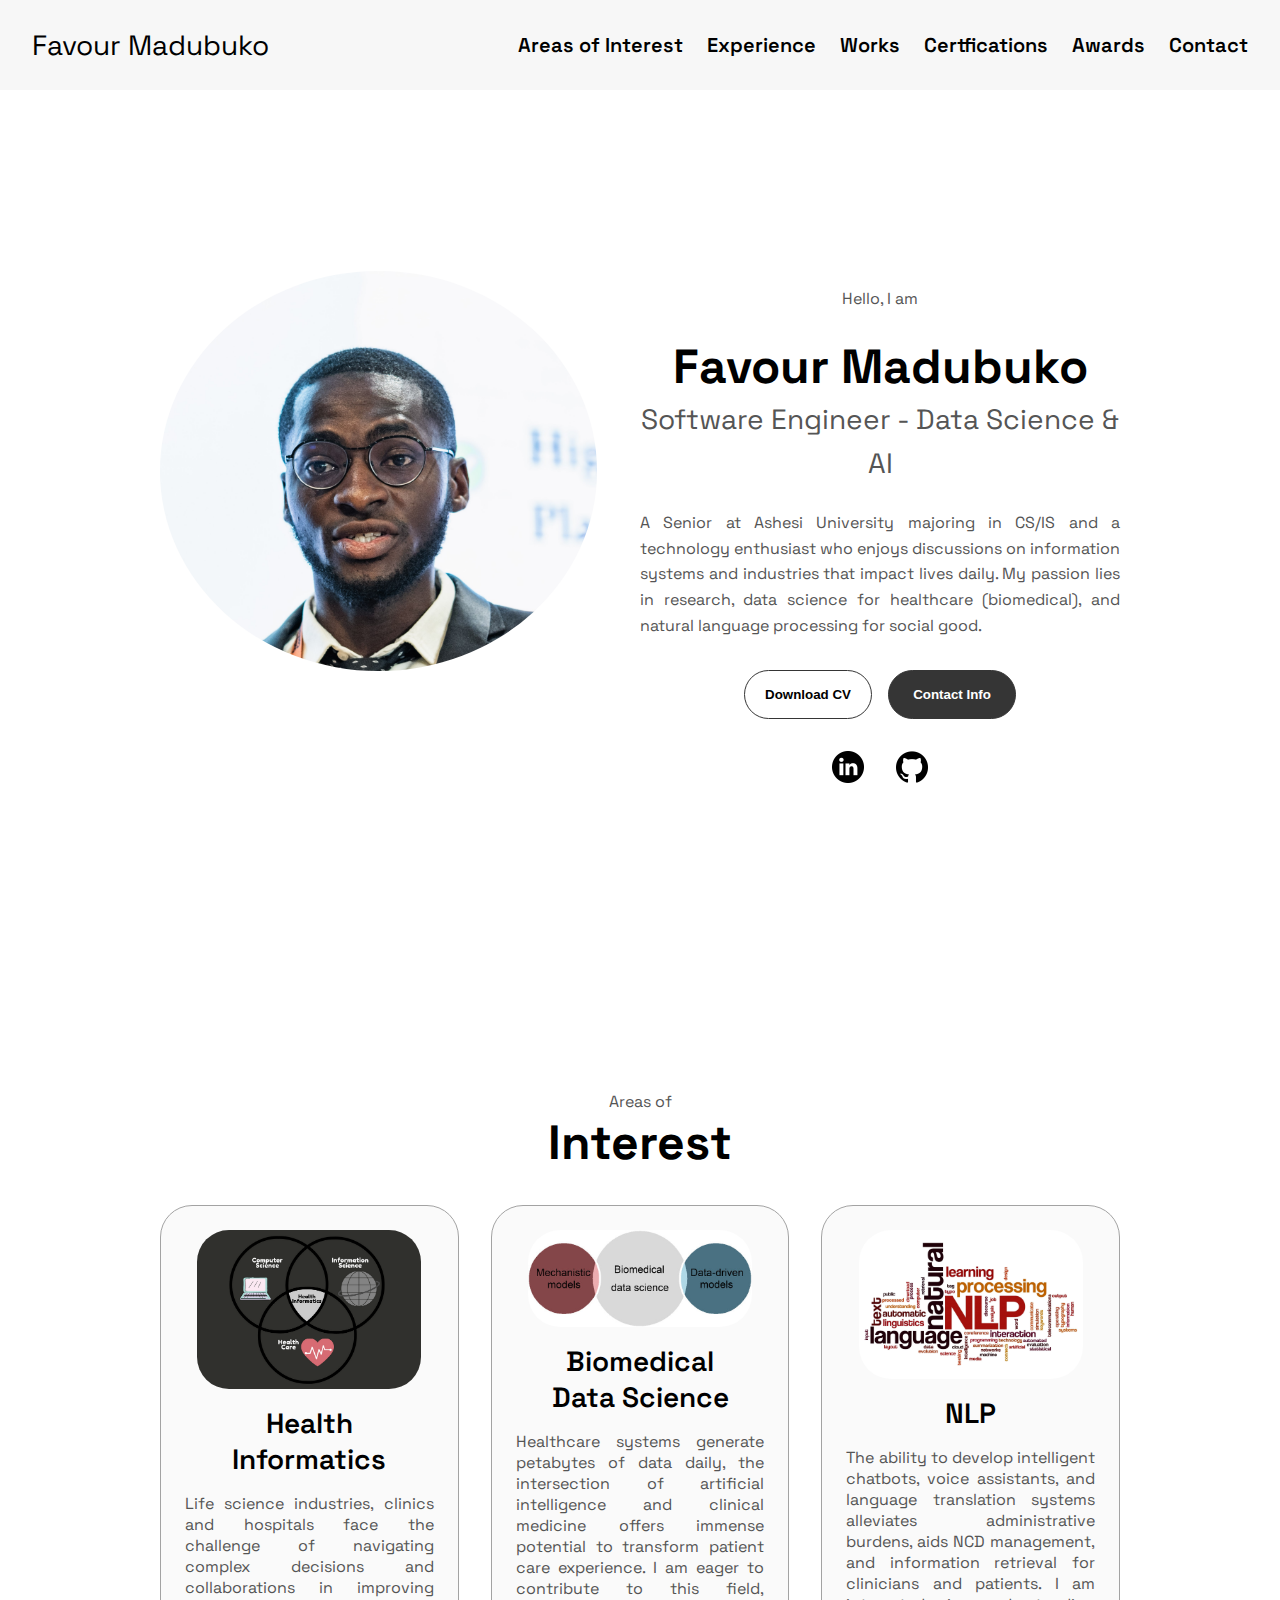
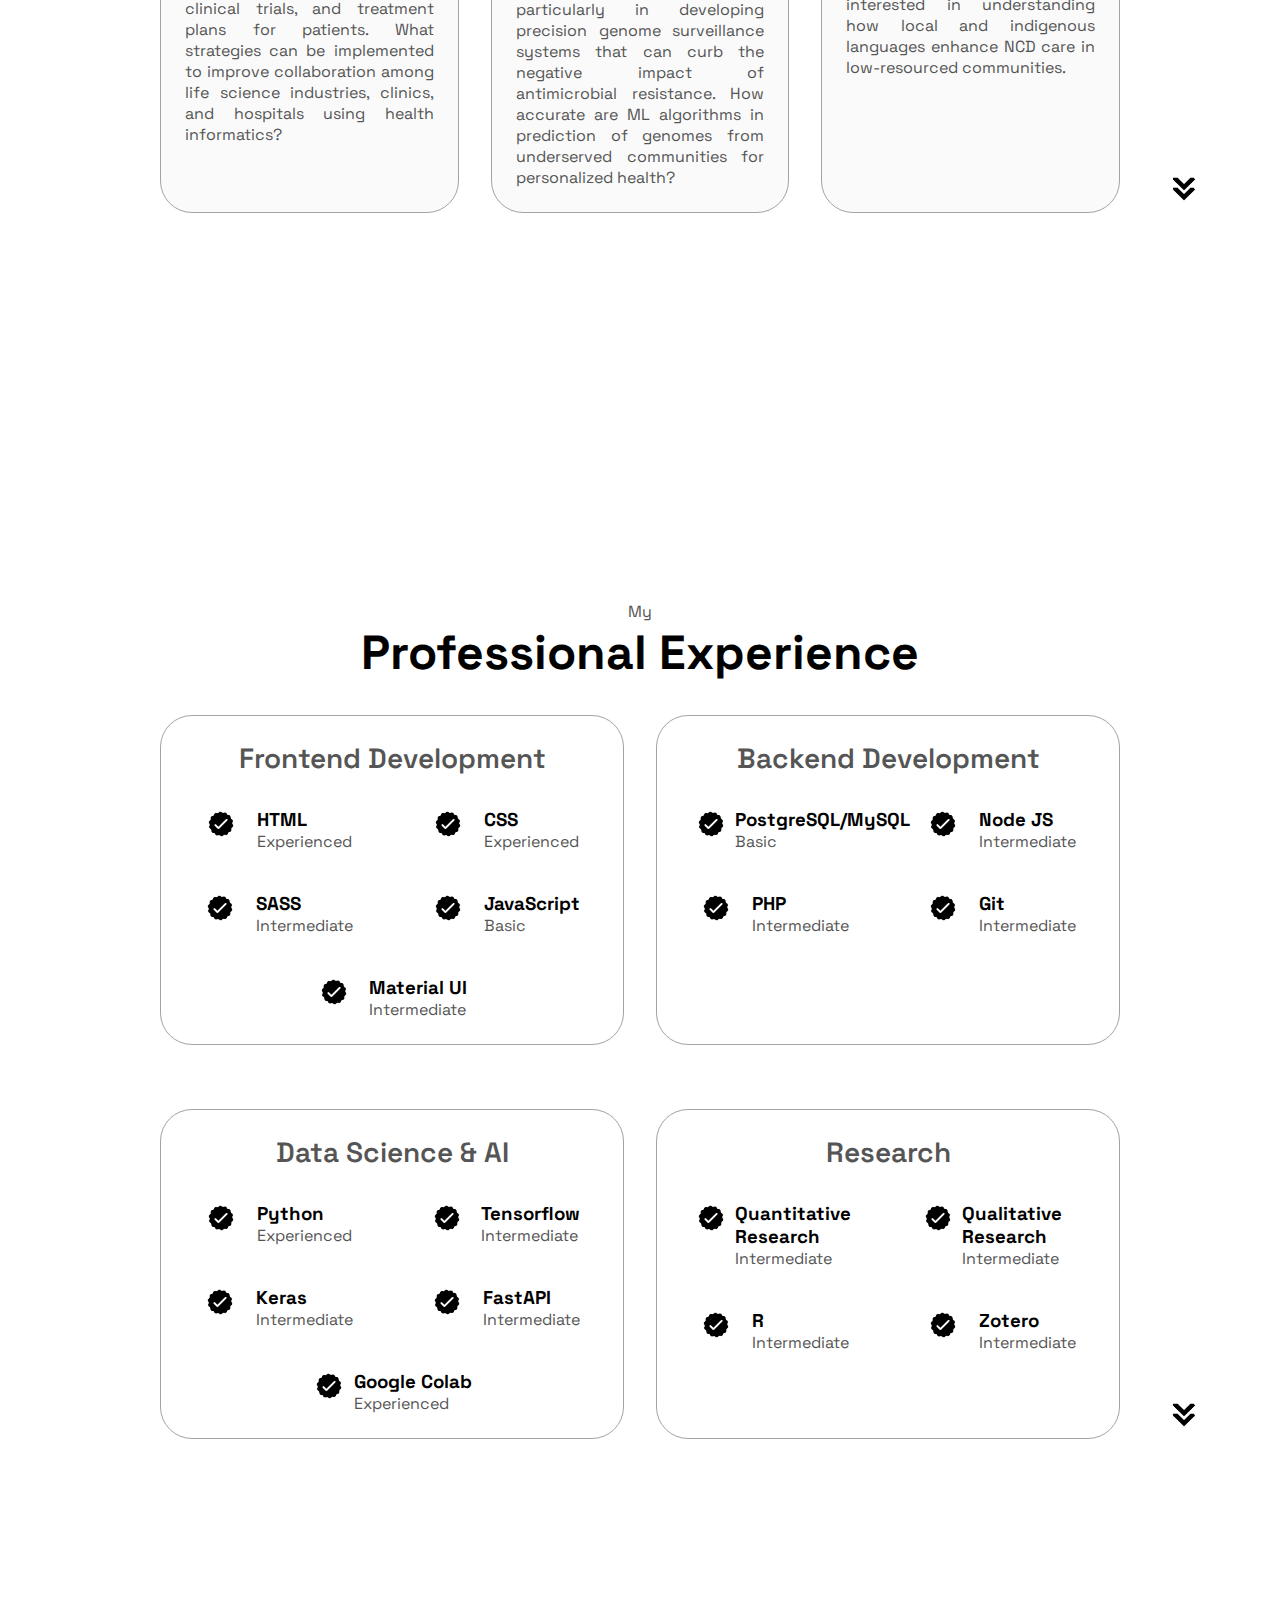
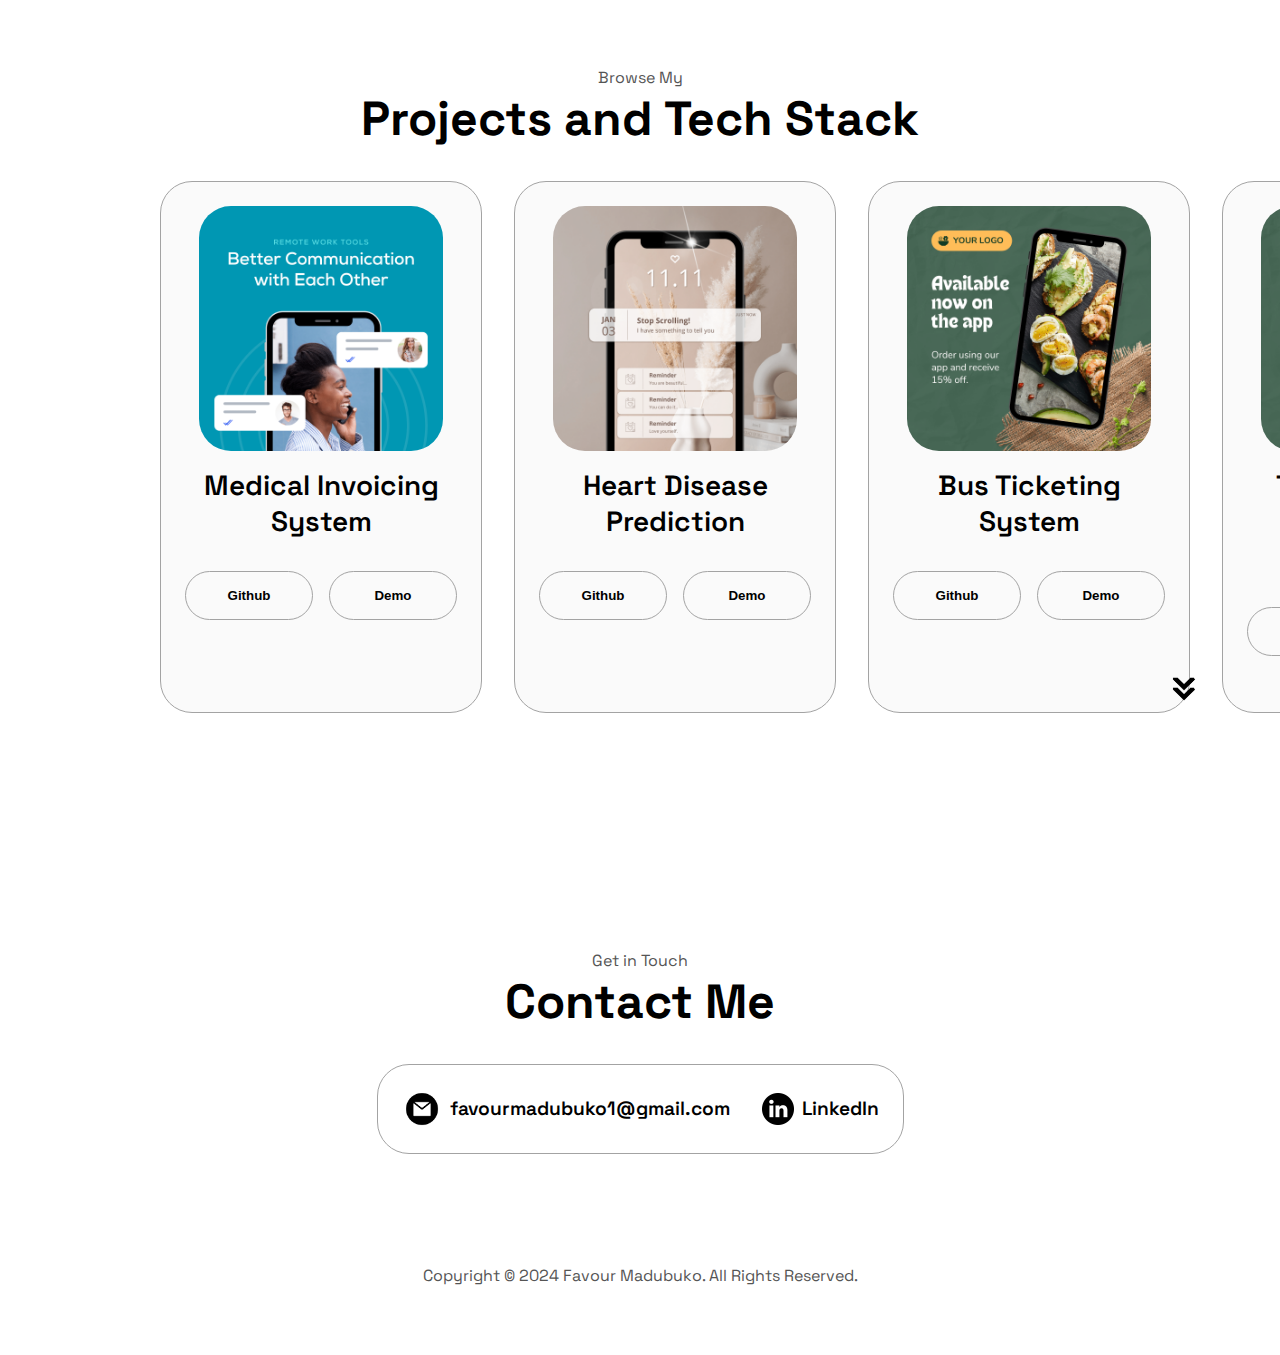
==== index.html @ 31296445 "initial commit" ====
<!DOCTYPE html>
<html lang="en">
  <head>
    <meta charset="UTF-8" />
    <meta http-equiv="X-UA-Compatible" content="IE=edge" />
    <meta name="viewport" content="width=device-width, initial-scale=1.0" />
    <title>Favour Madubuko</title>
    <link rel="stylesheet" href="style.css" />
    <link rel="stylesheet" href="mediaqueries.css" />
  </head>
  <body>
    <nav id="desktop-nav">
      <div class="logo">Favour Madubuko</div>
      <div>
        <h3>
          <ul class="nav-links">
            <li><a href="#interests">Areas of Interest</a></li>
            <li><a href="#experience">Experience</a></li>
            <li><a href="#works">Works</a></li>
            <li><a href="certifications.html">Certfications</a></li>
            <li><a href="#awards">Awards</a></li>
            <li><a href="#contact">Contact</a></li> <!--Put an about me section here detailing your tech journey and interests-->
          </ul>
        </h3>
      </div>
    </nav>
    <nav id="hamburger-nav">
      <div class="logo">Favour Madubuko</div>
      <div class="hamburger-menu">
        <div class="hamburger-icon" onclick="toggleMenu()">
          <span></span>
          <span></span>
          <span></span>
        </div>
        <div class="menu-links">
          <li><a href="#about" onclick="toggleMenu()">About</a></li>
          <li><a href="#experience" onclick="toggleMenu()">Experience</a></li>
          <li><a href="#projects" onclick="toggleMenu()">Projects</a></li>
          <li><a href="#contact" onclick="toggleMenu()">Contact</a></li>
        </div>
      </div>
    </nav>

  <!--Profile start-->
    <section id="profile">
      <div class="section__pic-container">
        <img src="./assets/portfolioImage.jpg" alt=" profile picture" class="profile-image"/>
      </div>
      <div class="section__text">
        <p class="section__text__p1">Hello, I am</p>
        <h1 class="title">Favour Madubuko</h1>
        <p class="section__text__p2">Software Engineer - Data Science & AI</p>
        <p style="text-align: justify;">A Senior at Ashesi University majoring in CS/IS 
          and a technology enthusiast who enjoys discussions on information systems 
          and industries that impact lives daily. My passion lies in research, data science for healthcare (biomedical), and natural language processing for social good.</p>
        <div class="btn-container">
          <button
            class="btn btn-color-2"
            onclick="window.open('./assets/resume-example.pdf')"
          >
            Download CV
          </button>
          <button class="btn btn-color-1" onclick="location.href='./#contact'">
            Contact Info
          </button>
        </div>
        <div id="socials-container">
          <img
            src="./assets/linkedin.png"
            alt="My LinkedIn profile"
            class="icon"
            onclick="location.href='https://linkedin.com/in/madubuko-favour-c'"
          />
          <img
            src="./assets/github.png"
            alt="My Github profile"
            class="icon"
            onclick="location.href='https://github.com/favouralgo'"
          />
        </div>
      </div>
    </section>
  <!--Profile end-->

  <!--Areas of Interest start-->
    <section id="interests">
      <p class="section__text__p1">Areas of</p>
      <h1 class="title">Interest</h1>
      <div class="experience-details-container">
        <div class="about-containers">
          <div class="details-container color-container">
            <div class="article-container">
              <img
                src="./assets/health-informatics.png"
                alt="Project 1"
                class="interest-img"
              />
            </div>
            <h2 class="experience-sub-title interest-title">Health Informatics</h2>
              <p style="text-align: justify;" class="experience-text">
                Life science industries, clinics and hospitals face the challenge of navigating complex decisions and collaborations in
                improving clinical trials, and treatment plans for patients.
                What strategies can be implemented to improve collaboration among 
                life science industries, clinics, and hospitals using health informatics?
              </p>
          </div>
          <div class="details-container color-container">
            <div class="article-container">
              <img
                src="./assets/biomed.png"
                alt="Project 1"
                class="interest-img"
              />
            </div>
            <h2 class="experience-sub-title interest-title">Biomedical Data Science</h2>
              <p style="text-align: justify;" class="experience-text">
                Healthcare systems generate petabytes of data daily, the intersection of artificial intelligence and clinical medicine 
                offers immense potential to transform patient care experience. 
                I am eager to contribute to this field, particularly in developing precision genome surveillance systems that 
                can curb the negative impact of antimicrobial resistance.
                How accurate are ML algorithms in prediction of genomes from underserved communities for personalized health?
              </p>
          </div>
          <div class="details-container color-container">
            <div class="article-container">
              <img
                src="./assets/nlp.jpg"
                alt="Project 1"
                class="interest-img"
              />
            </div>
            <h2 class="experience-sub-title interest-title">NLP</h2>
              <p style="text-align: justify;" class="experience-text">
                The ability to develop intelligent chatbots, voice assistants, 
                and language translation systems alleviates administrative burdens, aids NCD management, 
                and information retrieval for clinicians and patients. I am interested in understanding how
                local and indigenous languages enhance NCD care in low-resourced communities.
              </p>
          </div>
        </div>
      </div>
      <img
        src="./assets/arrow.png"
        alt="Arrow icon"
        class="icon arrow"
        onclick="location.href='./#contact'"
      />
    </section>
  <!--Areas of interest end-->


  <!--Professional Experience and Internships start-->
    <section id="experience">
      <p class="section__text__p1">My</p>
      <h1 class="title">Professional Experience</h1>
      <div class="experience-details-container">
        <div class="about-containers">
          <div class="details-container">
            <h2 class="experience-sub-title">Frontend Development</h2>
            <div class="article-container">
              <article>
                <img
                  src="./assets/checkmark.png"
                  alt="Experience icon"
                  class="icon"
                />
                <div>
                  <h3>HTML</h3>
                  <p>Experienced</p>
                </div>
              </article>
              <article>
                <img
                  src="./assets/checkmark.png"
                  alt="Experience icon"
                  class="icon"
                />
                <div>
                  <h3>CSS</h3>
                  <p>Experienced</p>
                </div>
              </article>
              <article>
                <img
                  src="./assets/checkmark.png"
                  alt="Experience icon"
                  class="icon"
                />
                <div>
                  <h3>SASS</h3>
                  <p>Intermediate</p>
                </div>
              </article>
              <article>
                <img
                  src="./assets/checkmark.png"
                  alt="Experience icon"
                  class="icon"
                />
                <div>
                  <h3>JavaScript</h3>
                  <p>Basic</p>
                </div>
              </article>

              <article>
                <img
                  src="./assets/checkmark.png"
                  alt="Experience icon"
                  class="icon"
                />
                <div>
                  <h3>Material UI</h3>
                  <p>Intermediate</p>
                </div>
              </article>
            </div>
          </div>
          <div class="details-container">
            <h2 class="experience-sub-title">Backend Development</h2>
            <div class="article-container">
              <article>
                <img
                  src="./assets/checkmark.png"
                  alt="Experience icon"
                  class="icon"
                />
                <div>
                  <h3>PostgreSQL/MySQL</h3>
                  <p>Basic</p>
                </div>
              </article>
              <article>
                <img
                  src="./assets/checkmark.png"
                  alt="Experience icon"
                  class="icon"
                />
                <div>
                  <h3>Node JS</h3>
                  <p>Intermediate</p>
                </div>
              </article>
              <article>
                <img
                  src="./assets/checkmark.png"
                  alt="Experience icon"
                  class="icon"
                />
                <div>
                  <h3>PHP</h3>
                  <p>Intermediate</p>
                </div>
              </article>
              <article>
                <img
                  src="./assets/checkmark.png"
                  alt="Experience icon"
                  class="icon"
                />
                <div>
                  <h3>Git</h3>
                  <p>Intermediate</p>
                </div>
              </article>
            </div>
          </div>
         
        </div>
      </div>
      <img
        src="./assets/arrow.png"
        alt="Arrow icon"
        class="icon arrow"
        onclick="location.href='./#projects'"
      />
      <div class="experience-details-container">
        <div class="about-containers">
          <div class="details-container">
            <h2 class="experience-sub-title">Data Science & AI</h2>
            <div class="article-container">
              <article>
                <img
                  src="./assets/checkmark.png"
                  alt="Experience icon"
                  class="icon"
                />
                <div>
                  <h3>Python</h3>
                  <p>Experienced</p>
                </div>
              </article>
              <article>
                <img
                  src="./assets/checkmark.png"
                  alt="Experience icon"
                  class="icon"
                />
                <div>
                  <h3>Tensorflow</h3>
                  <p>Intermediate</p>
                </div>
              </article>
              <article>
                <img
                  src="./assets/checkmark.png"
                  alt="Experience icon"
                  class="icon"
                />
                <div>
                  <h3>Keras</h3>
                  <p>Intermediate</p>
                </div>
              </article>
              <article>
                <img
                  src="./assets/checkmark.png"
                  alt="Experience icon"
                  class="icon"
                />
                <div>
                  <h3>FastAPI</h3>
                  <p>Intermediate</p>
                </div>
              </article>
              <article>
                <img
                  src="./assets/checkmark.png"
                  alt="Experience icon"
                  class="icon"
                />
                <div>
                  <h3>Google Colab</h3>
                  <p>Experienced</p>
                </div>
              </article>
            </div>
          </div>
          <div class="details-container">
            <h2 class="experience-sub-title">Research</h2>
            <div class="article-container">
              <article>
                <img
                  src="./assets/checkmark.png"
                  alt="Experience icon"
                  class="icon"
                />
                <div>
                  <h3>Quantitative Research</h3>
                  <p>Intermediate</p>
                </div>
              </article>
              <article>
                <img
                  src="./assets/checkmark.png"
                  alt="Experience icon"
                  class="icon"
                />
                <div>
                  <h3>Qualitative Research</h3>
                  <p>Intermediate</p>
                </div>
              </article>
              <article>
                <img
                  src="./assets/checkmark.png"
                  alt="Experience icon"
                  class="icon"
                />
                <div>
                  <h3>R</h3>
                  <p>Intermediate</p>
                </div>
              </article>
              <article>
                <img
                  src="./assets/checkmark.png"
                  alt="Experience icon"
                  class="icon"
                />
                <div>
                  <h3>Zotero</h3>
                  <p>Intermediate</p>
                </div>
              </article>
            </div>
          </div>
         
        </div>
      </div>
    </section>
  <!--Professional Experience and Internships end-->


  <!--Projects start-->
    <section id="projects">
      <p class="section__text__p1">Browse My</p>
      <h1 class="title">Projects and Tech Stack</h1>
      <div class="experience-details-container">
        <div class="about-containers">
          <div class="details-container color-container">
            <div class="article-container">
              <img
                src="./assets/project-1.png"
                alt="Project 1"
                class="project-img"
              />
            </div>
            <h2 class="experience-sub-title project-title">Medical Invoicing System</h2>
            <div class="btn-container">
              <button
                class="btn btn-color-2 project-btn"
                onclick="location.href='https://github.com/favouralgo'">
                Github
              </button>
              <button
                class="btn btn-color-2 project-btn"
                onclick="location.href='https://github.com/favouralgo'">
                Demo
              </button>
            </div>
          </div>
          <div class="details-container color-container">
            <div class="article-container">
              <img
                src="./assets/project-2.png"
                alt="Project 2"
                class="project-img"
              />
            </div>
            <h2 class="experience-sub-title project-title">Heart Disease Prediction</h2>
            <div class="btn-container">
              <button
                class="btn btn-color-2 project-btn"
                onclick="location.href='https://github.com/favouralgo'"
              >
                Github
              </button>
              <button
                class="btn btn-color-2 project-btn"
                onclick="location.href='https://github.com/favouralgo'"
              >
                Demo
              </button>
            </div>
          </div>
          <div class="details-container color-container">
            <div class="article-container">
              <img
                src="./assets/project-3.png"
                alt="Project 3"
                class="project-img"
              />
            </div>
            <h2 class="experience-sub-title project-title">Bus Ticketing System</h2>
            <div class="btn-container">
              <button
                class="btn btn-color-2 project-btn"
                onclick="location.href='https://github.com/favouralgo'"
              >
                Github
              </button>
              <button
                class="btn btn-color-2 project-btn"
                onclick="location.href='https://github.com/favouralgo'"
              >
                Demo
              </button>
            </div>
          </div>
          <div class="details-container color-container">
            <div class="article-container">
              <img
                src="./assets/project-3.png"
                alt="Project 3"
                class="project-img"
              />
            </div>
            <h2 class="experience-sub-title project-title">Tours and travel management System</h2>
            <div class="btn-container">
              <button
                class="btn btn-color-2 project-btn"
                onclick="location.href='https://github.com/favouralgo'"
              >
                Github
              </button>
              <button
                class="btn btn-color-2 project-btn"
                onclick="location.href='https://github.com/favouralgo'"
              >
                Demo
              </button>
            </div>
          </div>
        </div>
      </div>
      <img
        src="./assets/arrow.png"
        alt="Arrow icon"
        class="icon arrow"
        onclick="location.href='./#contact'"
      />
    </section>
  <!--Project end-->

  <!--Contact start-->
    <section id="contact">
      <p class="section__text__p1">Get in Touch</p>
      <h1 class="title">Contact Me</h1>
      <div class="contact-info-upper-container">
        <div class="contact-info-container">
          <img
            src="./assets/email.png"
            alt="Email icon"
            class="icon contact-icon email-icon"
          />
          <p><a href="mailto:favourmadubuko1@gmail.com">favourmadubuko1@gmail.com</a></p>
        </div>
        <div class="contact-info-container">
          <img
            src="./assets/linkedin.png"
            alt="LinkedIn icon"
            class="icon contact-icon"
          />
          <p><a href="https://www.linkedin.com/in/madubuko-favour-c">LinkedIn</a></p>
        </div>
      </div>
    </section>
  <!--Contact end-->


    <footer>
      <p>Copyright &#169; 2024 Favour Madubuko. All Rights Reserved.</p>
    </footer>
    <script src="script.js"></script>
  </body>
</html>
---- style.css ----
/* GENERAL */

@import url("https://fonts.googleapis.com/css2?family=Space+Grotesk:wght@300..700&display=swap");

* {
  margin: 0;
  padding: 0;
}

body {
  font-family: "Space Grotesk", sans-serif;
}

html {
  scroll-behavior: smooth;
}

p {
  color: rgb(85, 85, 85);
}

/* TRANSITION */

a,
.btn {
  transition: all 300ms ease;
}


/* IMAGES*/

.profile-image {
  border-radius: 50%; /* This makes the image circular */
  
}


/* DESKTOP NAV */

nav,
.nav-links {
  display: flex;
}

nav {
  justify-content: space-between;
  align-items: center;
  height: 10vh;
  padding: 0 2rem;
  position: sticky;
  top: 0;
  background-color: #f7f7f7;
  z-index: 1000;
}

.nav-links {
  gap: 1.5rem;
  list-style: none;
  font-size: 1.25rem;
  margin-left: auto;
}

a {
  color: black;
  text-decoration: none;
  font-weight: 600;
  text-decoration-color: white;
}

a:hover {
  color: grey;
  text-decoration: underline;
  text-underline-offset: 0.5rem;
  text-decoration-color: rgb(181, 181, 181);
}

.logo {
  font-size: 1.75rem;
  margin-right: 2rem;
}

.logo:hover {
  cursor: default;
}

/* HAMBURGER MENU */

#hamburger-nav {
  display: none;
}

.hamburger-menu {
  position: relative;
  display: inline-block;
}

.hamburger-icon {
  display: flex;
  flex-direction: column;
  justify-content: space-between;
  height: 24px;
  width: 30px;
  cursor: pointer;
}

.hamburger-icon span {
  width: 100%;
  height: 2px;
  background-color: black;
  transition: all 0.3 ease-in-out;
}

.menu-links {
  position: absolute;
  top: 100%;
  right: 0;
  background-color: white;
  width: fit-content;
  max-height: 0;
  overflow: hidden;
  transition: all 0.3 ease-in-out;
}

.menu-links a {
  display: block;
  padding: 10px;
  text-align: center;
  font-size: 1.5rem;
  color: black;
  text-decoration: none;
  transition: all 0.3 ease-in-out;
}

.menu-links li {
  list-style: none;
}

.menu-links.open {
  max-height: 300px;
}

.hamburger-icon.open span:first-child {
  transform: rotate(45deg) translate(10px, 5px);
}

.hamburger-icon.open span:nth-child(2) {
  opacity: 0;
}

.hamburger-icon.open span:last-child {
  transform: rotate(-45deg) translate(10px, -5px);
}

.hamburger-icon span:first-child {
  transform: none;
}

.hamburger-icon span:first-child {
  opacity: 1;
}

.hamburger-icon span:first-child {
  transform: none;
}


/*==========================INDEX PAGE CSS START=================================*/


/* SECTIONS */

section {
  padding-top: 4vh;
  height: 96vh;
  margin: 0 10rem;
  box-sizing: border-box;
  min-height: fit-content;
}

.section-container {
  display: flex;
}

/* PROFILE SECTION */

#profile {
  display: flex;
  justify-content: center;
  gap: 5rem;
  height: 80vh;
  margin-bottom: 5rem;
}

.section__pic-container {
  display: flex;
  height: 400px;
  width: 400px;
  margin: auto 0;
}

.section__text {
  align-self: center;
  text-align: center;
  margin-bottom: 2rem;
}

.section__text p, h4 {
  /* font-weight: 600; */
  line-height: 1.6;
  margin-bottom: 1.5rem;
}

.section__text__p1 {
  text-align: center;
  margin-top: 10rem;
}

.section__text__p2 {
  font-size: 1.75rem;
  margin-bottom: 1rem;
}

.title {
  font-size: 3rem;
  text-align: center;
}

#socials-container {
  display: flex;
  justify-content: center;
  margin-top: 1rem;
  gap: 2rem;
}

/* ICONS */

.icon {
  cursor: pointer;
  height: 2rem;
}

/* BUTTONS */

.btn-container {
  display: flex;
  justify-content: center;
  gap: 2rem;
  margin-top: 2rem;
  margin-bottom: 2rem;
}

.btn {
  font-weight: 600;
  transition: all 300ms ease;
  padding: 1rem;
  width: 8rem;
  border-radius: 2rem;
}

.btn-color-1,
.btn-color-2 {
  border: rgb(53, 53, 53) 0.1rem solid;
}

.btn-color-1:hover,
.btn-color-2:hover {
  cursor: pointer;
}

.btn-color-1,
.btn-color-2:hover {
  background: rgb(53, 53, 53);
  color: white;
}

.btn-color-1:hover {
  background: rgb(0, 0, 0);
}

.btn-color-2 {
  background: none;
}

.btn-color-2:hover {
  border: rgb(255, 255, 255) 0.1rem solid;
}

.btn-container {
  gap: 1rem;
}

/* ABOUT SECTION */

#about {
  position: relative;
}

.about-containers {
  gap: 2rem;
  margin-bottom: 2rem;
  margin-top: 2rem;
}

.about-details-container {
  justify-content: center;
  flex-direction: column;
}

.about-containers,
.about-details-container {
  display: flex;
}

.about-pic {
  border-radius: 2rem;
}

.arrow {
  position: absolute;
  right: -5rem;
  bottom: 2.5rem;
}

.details-container {
  padding: 1.5rem;
  flex: 1;
  background: white;
  border-radius: 2rem;
  border: rgb(53, 53, 53) 0.1rem solid;
  border-color: rgb(163, 163, 163);
  text-align: center;
}

.section-container {
  gap: 4rem;
  height: 80%;
}

.section__pic-container {
  height: 400px;
  width: 400px;
  margin: auto 0;
}

/* EXPERIENCE SECTION */

#experience {
  position: relative;
  margin-top: 10rem;
}

.experience-sub-title {
  color: rgb(85, 85, 85);
  font-weight: 600;
  font-size: 1.75rem;
  margin-bottom: 2rem;
}

.experience-details-container {
  display: flex;
  justify-content: center;
  flex-direction: column;
}

.article-container {
  display: flex;
  text-align: initial;
  flex-wrap: wrap;
  flex-direction: row;
  gap: 2.5rem;
  justify-content: space-around;
}

article {
  display: flex;
  width: 10rem;
  justify-content: space-around;
  gap: 0.5rem;
}

article .icon {
  cursor: default;
}
/*==========================INDEX PAGE CSS END=================================*/


/*==========================CERTIFICATION PAGE CSS START=================================*/
/* PHILOSOPHY SECTION */
#philosophy {
  padding: 100px 0px 0px 0px;
  height: auto; /* Or set a specific height that fits the content */
  min-height: 70px; /* Match the height shown in the image */
  position: relative;
  padding-bottom: 40px;
  margin-bottom: 40px;
}

.philosophy_text {
  align-self: center;
  text-align: center;
  margin-bottom: 0;
}

.philosophy_text p, h4 {
  line-height: 1.6;
  margin-bottom: 1.5rem;
}

.philosophy_text_p1 {
  text-align: center;
  /* margin-top: 2rem; */
}

.philosophy_text_p2 {
  font-size: 1.75rem;
  margin-bottom: 0;
}


/* CERTIFICATION SECTION */

#certification {
  padding: 90px 0px 0px 0px;
  height: auto; /* Or set a specific height that fits the content */
  min-height: 70px; /* Match the height shown in the image */
  position: relative;
  padding-bottom: 20px;
  margin-bottom: 0;
}

.certification_text {
  align-self: center;
  text-align: center;
  margin-bottom: 2rem;
}

.certification_text p, h4 {
  line-height: 1.6;
  margin-bottom: 1.5rem;
}

.certification_text_p1 {
  text-align: center;
  /* margin-top: 2rem; */
}


/*ACCORDION SECTION*/
.accordion {
  width: 95%;
  margin: 0 auto;
}

.accordion-item {
  border-bottom: 1px solid #e0e0e0;
}

.accordion-header {
  display: flex;
  align-items: center;
  padding: 15px 10px;
  cursor: pointer;
}

.accordion-number {
  font-weight: bold;
  margin-right: 15px;
}

.accordion-title {
  flex-grow: 1;
}

.accordion-icon {
  font-size: 12px;
  transition: transform 0.3s ease;
}

.accordion-item.active .accordion-icon {
  transform: rotate(180deg);
}

.accordion-content {
  display: none;
  padding: 15px;
}

.accordion-item.active .accordion-content {
  display: block;
}

/*==========================CERTIFICATION PAGE CSS END=================================*/




/* INTERESTS SECTION */
#interests {
  position: relative;
  margin-top: 4rem;
  margin-bottom: 8rem;
}

.color-container {
  border-color: rgb(163, 163, 163);
  background: rgb(250, 250, 250);
}

.interest-img {
  border-radius: 2rem;
  width: 90%;
  height: 70%;
}

.interest-title {
  margin: 1rem;
  color: black;
}

.interest-btn {
  color: black;
  border-color: rgb(163, 163, 163);
}

/* PROJECTS SECTION */

#projects {
  position: relative;
}

.color-container {
  border-color: rgb(163, 163, 163);
  background: rgb(250, 250, 250);
}

.project-img {
  border-radius: 2rem;
  width: 90%;
  height: 90%;
}

.project-title {
  margin: 1rem;
  color: black;
}

.project-btn {
  color: black;
  border-color: rgb(163, 163, 163);
}

/* CONTACT */

#contact {
  display: flex;
  justify-content: center;
  flex-direction: column;
  height: 50vh;
}

.contact-info-upper-container {
  display: flex;
  justify-content: center;
  border-radius: 2rem;
  border: rgb(53, 53, 53) 0.1rem solid;
  border-color: rgb(163, 163, 163);
  background: (250, 250, 250);
  margin: 2rem auto;
  padding: 0.5rem;
}

.contact-info-container {
  display: flex;
  align-items: center;
  justify-content: center;
  gap: 0.5rem;
  margin: 1rem;
}

.contact-info-container p {
  font-size: larger;
}

.contact-icon {
  cursor: default;
}

.email-icon {
  height: 2.5rem;
}

/* FOOTER SECTION */

footer {
  height: 10vh;
  margin-bottom: 0;
  margin: 0 1rem;
}

footer p {
  text-align: center;
  margin-top: 70px;
}
---- mediaqueries.css ----
@media screen and (max-width: 1245px) {

  #profile {
    height: 83vh;
    margin-bottom: 6rem;
  }
  .about-containers {
    flex-wrap: wrap;
  }
  #contact,
  #projects {
    height: fit-content;
  }
}

@media screen and (max-width: 1200px) {

  #desktop-nav {
    display: none;
  }
  #hamburger-nav {
    display: flex;
  }
  #experience,
  .experience-details-container {
    margin-top: 2rem;
  }
  #profile,
  .section-container {
    display: block;
  }
  .arrow {
    display: none;
  }
  section,
  .section-container {
    height: fit-content;
  }
  section {
    margin: 0 5%;
  }
  .section__pic-container {
    width: 275px;
    height: 275px;
    margin: 0 auto 2rem;
  }
  .about-containers {
    margin-top: 0;
  }
}

@media screen and (max-width: 600px) {
  
  #contact,
  footer {
    height: 40vh;
  }
  #profile {
    height: 83vh;
    margin-bottom: 0;
  }
  article {
    font-size: 1rem;
  }
  footer nav {
    height: fit-content;
    margin-bottom: 2rem;
  }
  .about-containers,
  .contact-info-upper-container,
  .btn-container {
    flex-wrap: wrap;
  }
  .contact-info-container {
    margin: 0;
  }
  .contact-info-container p,
  .nav-links li a {
    font-size: 1rem;
  }
  .experience-sub-title {
    font-size: 1.25rem;
  }
  .logo {
    font-size: 1.5rem;
  }
  .nav-links {
    flex-direction: column;
    gap: 0.5rem;
    text-align: center;
  }
  .section__pic-container {
    width: auto;
    height: 46vw;
    justify-content: center;
  }
  .section__text__p2 {
    font-size: 1.25rem;
  }
  .title {
    font-size: 2rem;
  }
  .text-container {
    text-align: justify;
  }
}
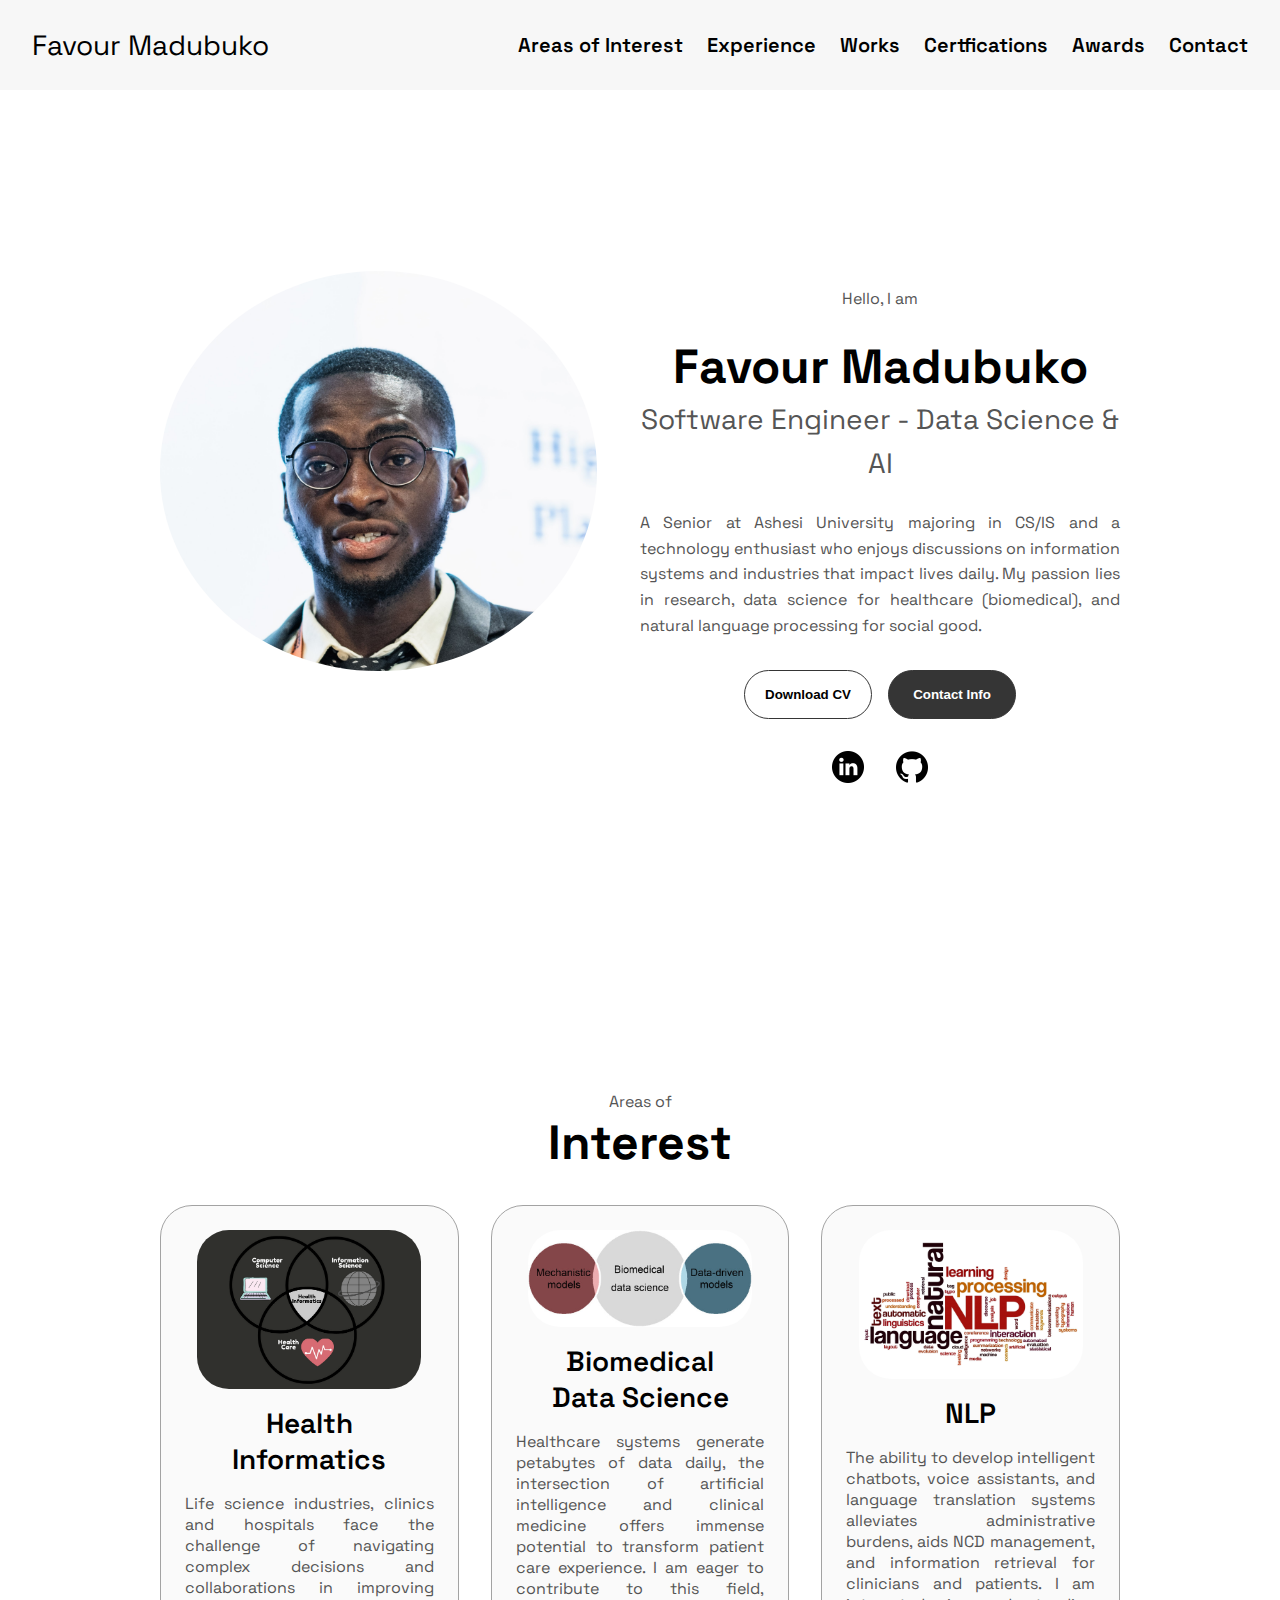
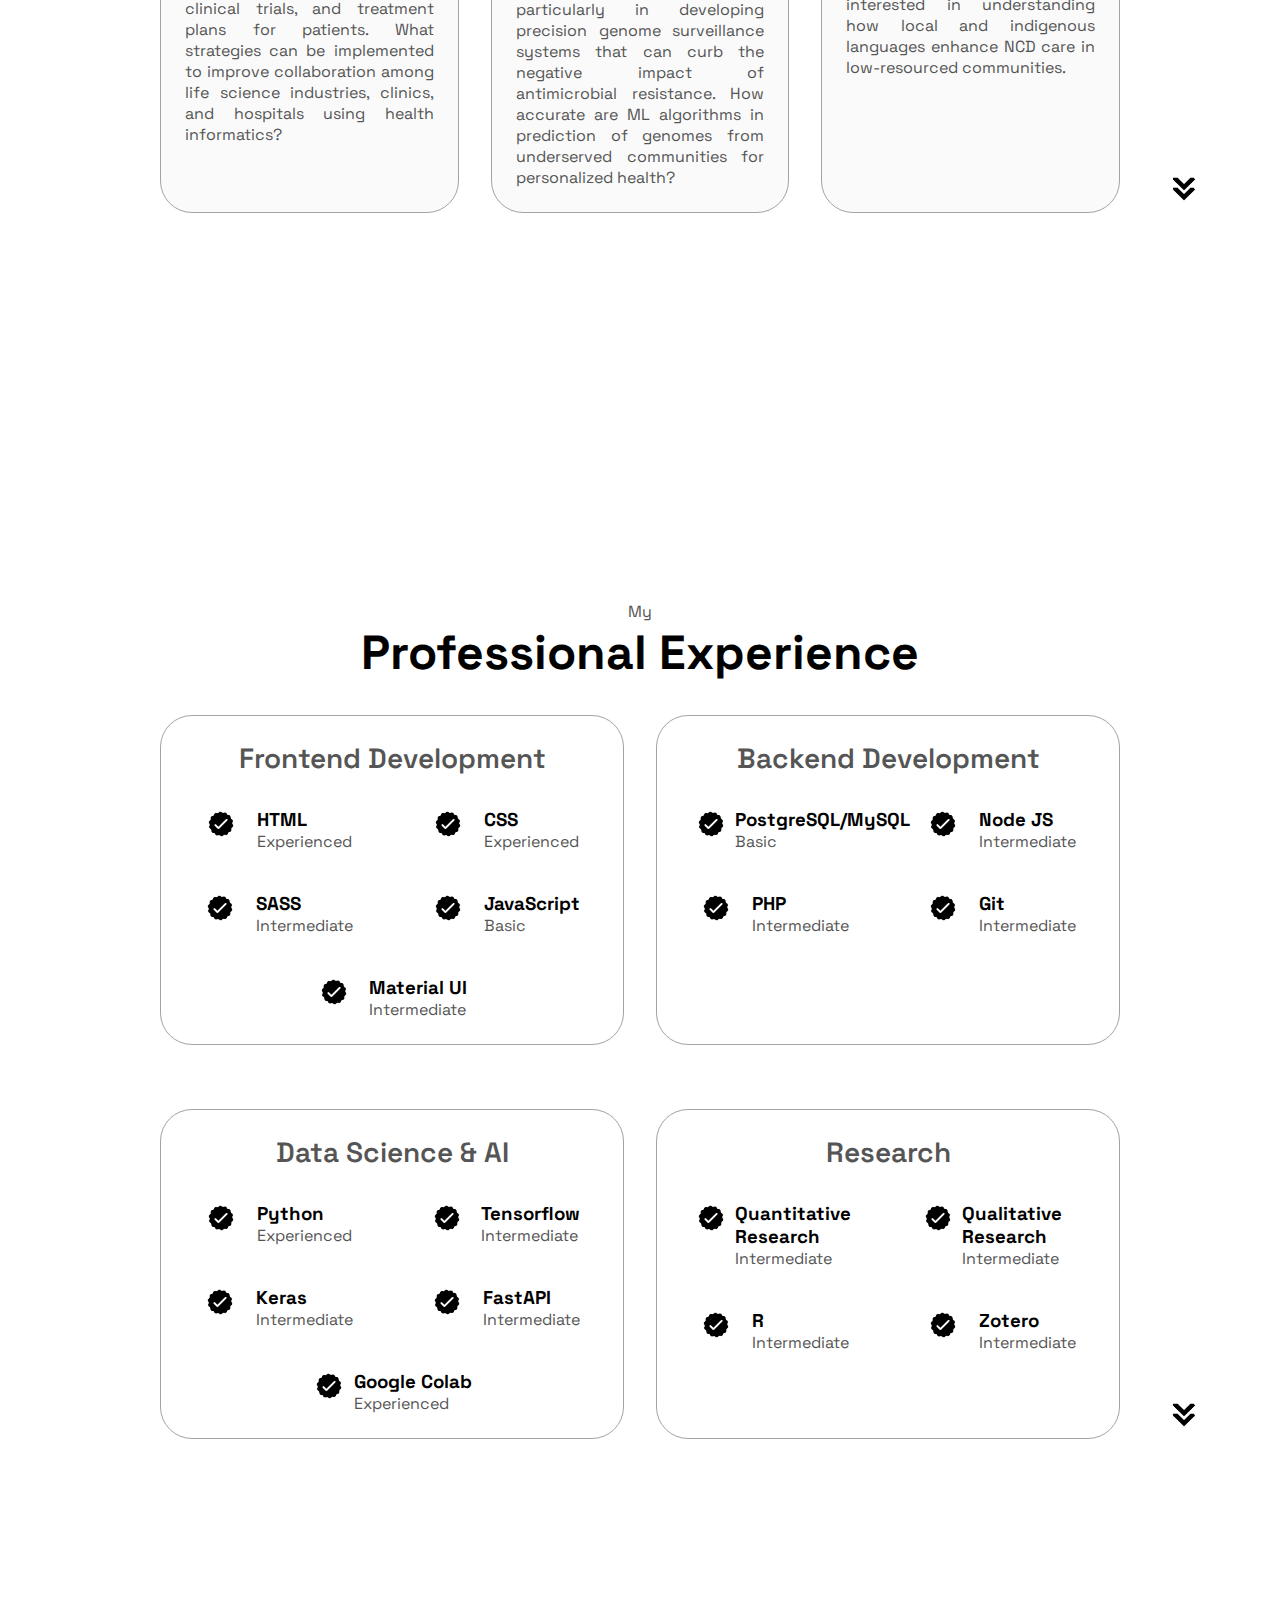
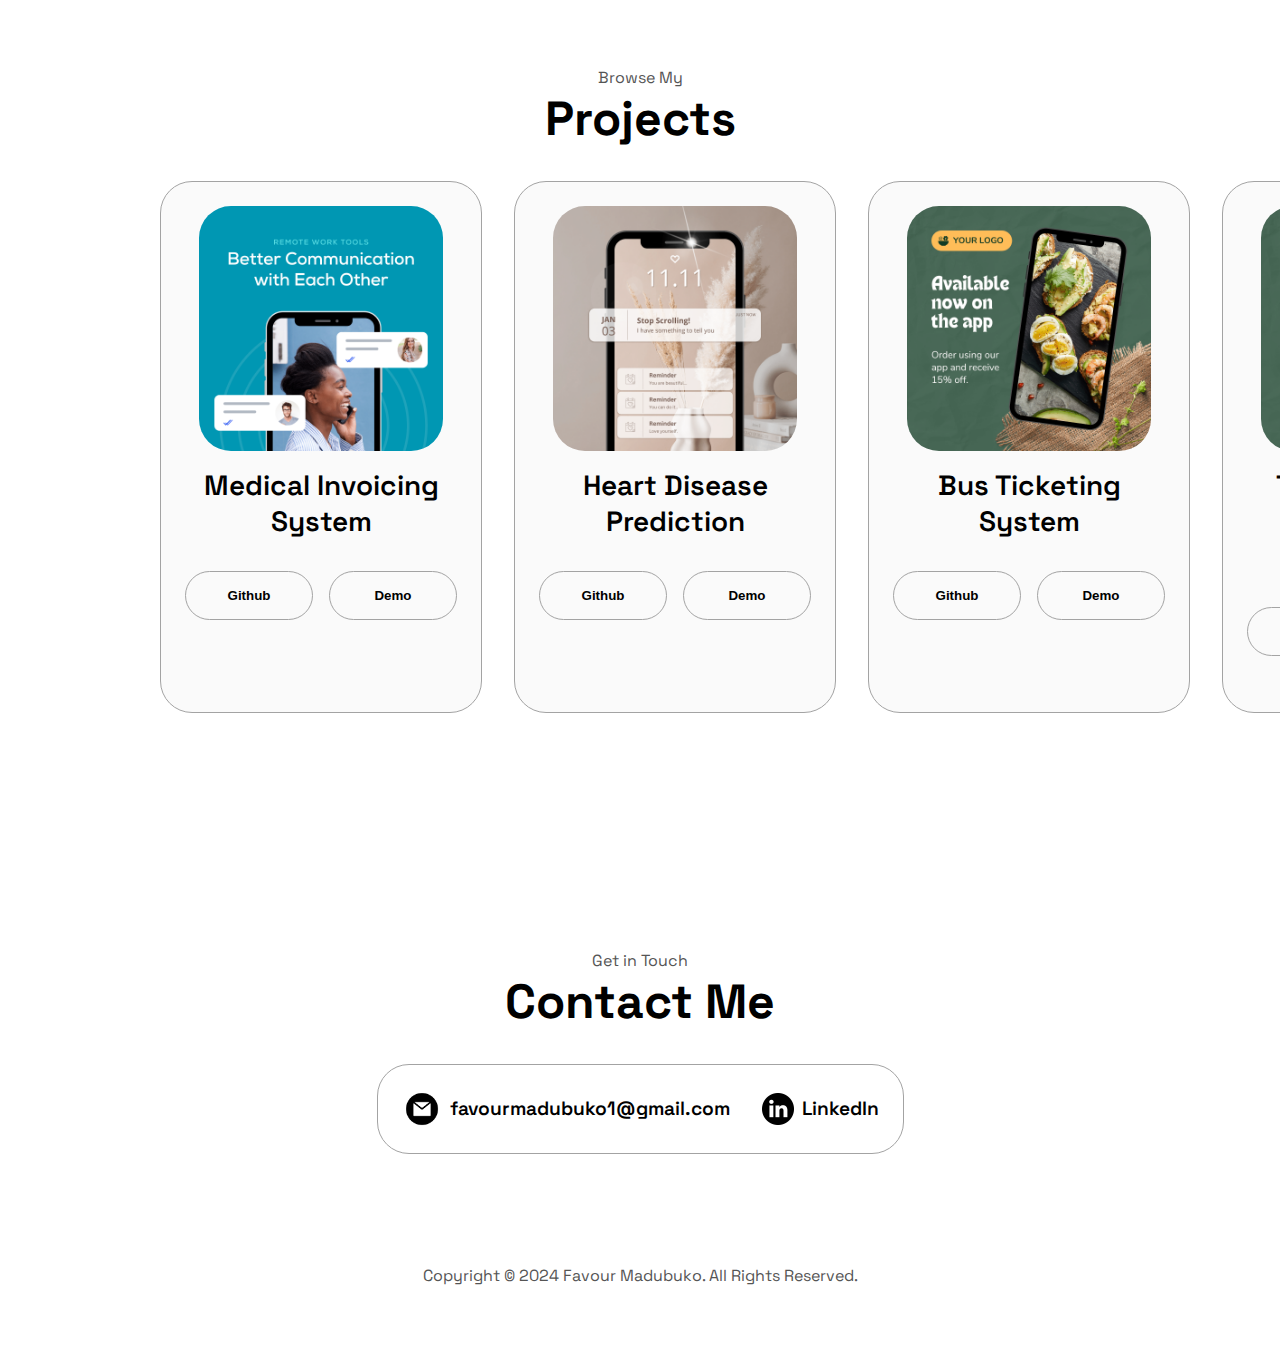
==== commit f97ef7df: "update portfolio" ====
--- a/index.html
+++ b/index.html
@@ -56,7 +56,7 @@
         <div class="btn-container">
           <button
             class="btn btn-color-2"
-            onclick="window.open('./assets/resume-example.pdf')"
+            onclick="window.open('')"
           >
             Download CV
           </button>
@@ -395,7 +395,7 @@
   <!--Projects start-->
     <section id="projects">
       <p class="section__text__p1">Browse My</p>
-      <h1 class="title">Projects and Tech Stack</h1>
+      <h1 class="title">Projects</h1>
       <div class="experience-details-container">
         <div class="about-containers">
           <div class="details-container color-container">
@@ -494,12 +494,6 @@
           </div>
         </div>
       </div>
-      <img
-        src="./assets/arrow.png"
-        alt="Arrow icon"
-        class="icon arrow"
-        onclick="location.href='./#contact'"
-      />
     </section>
   <!--Project end-->
 
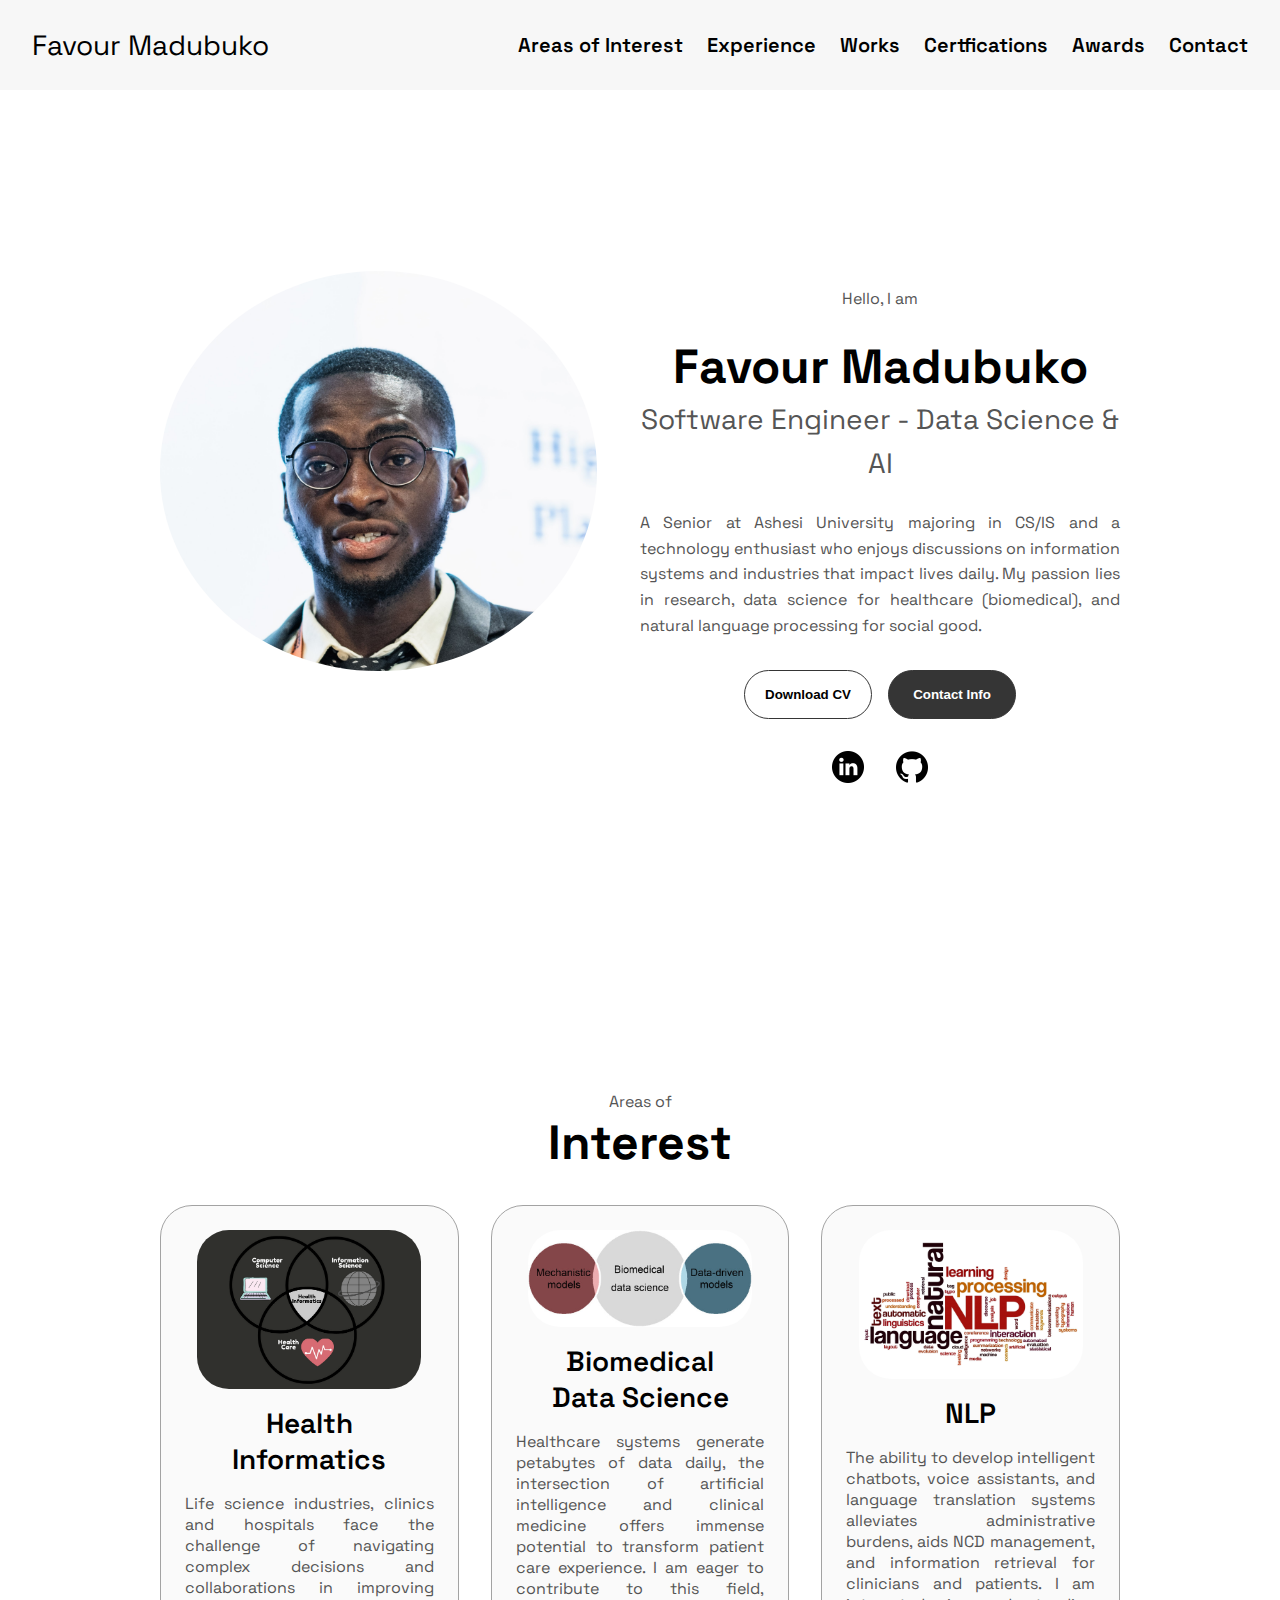
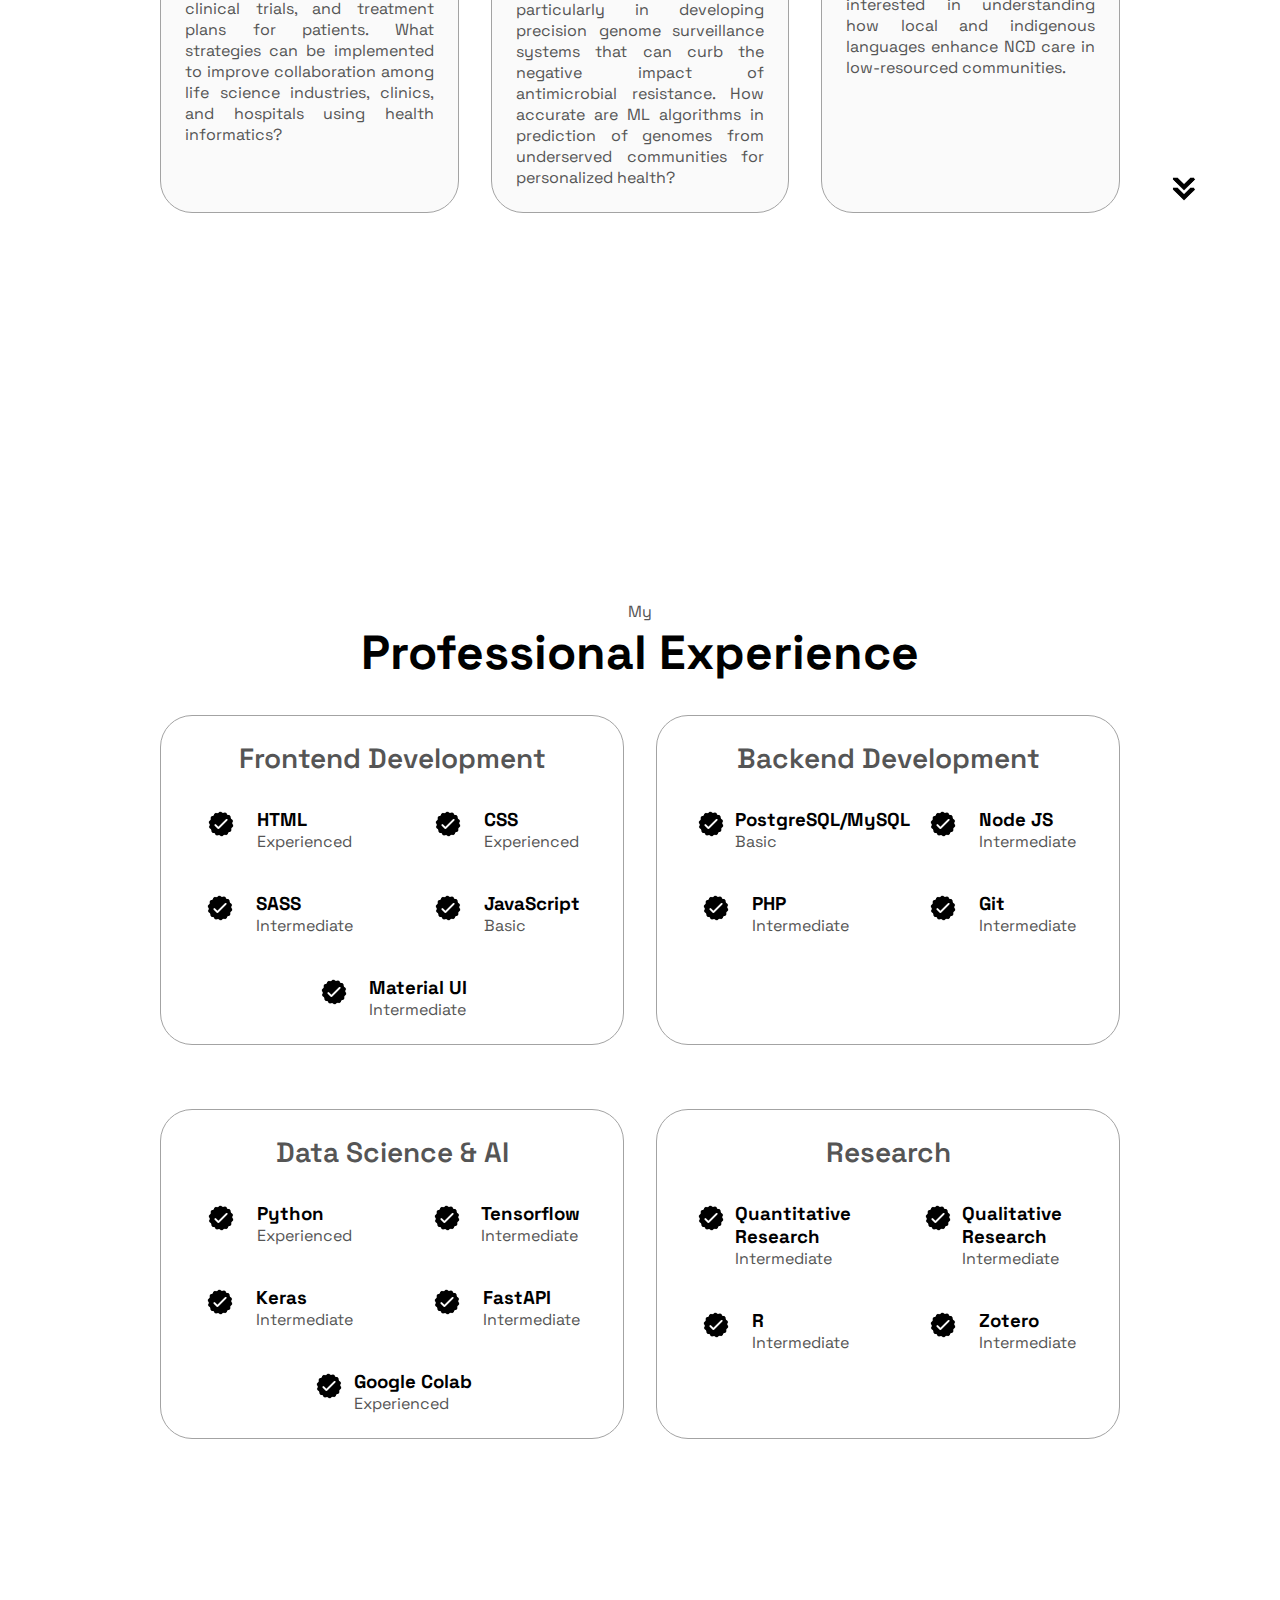
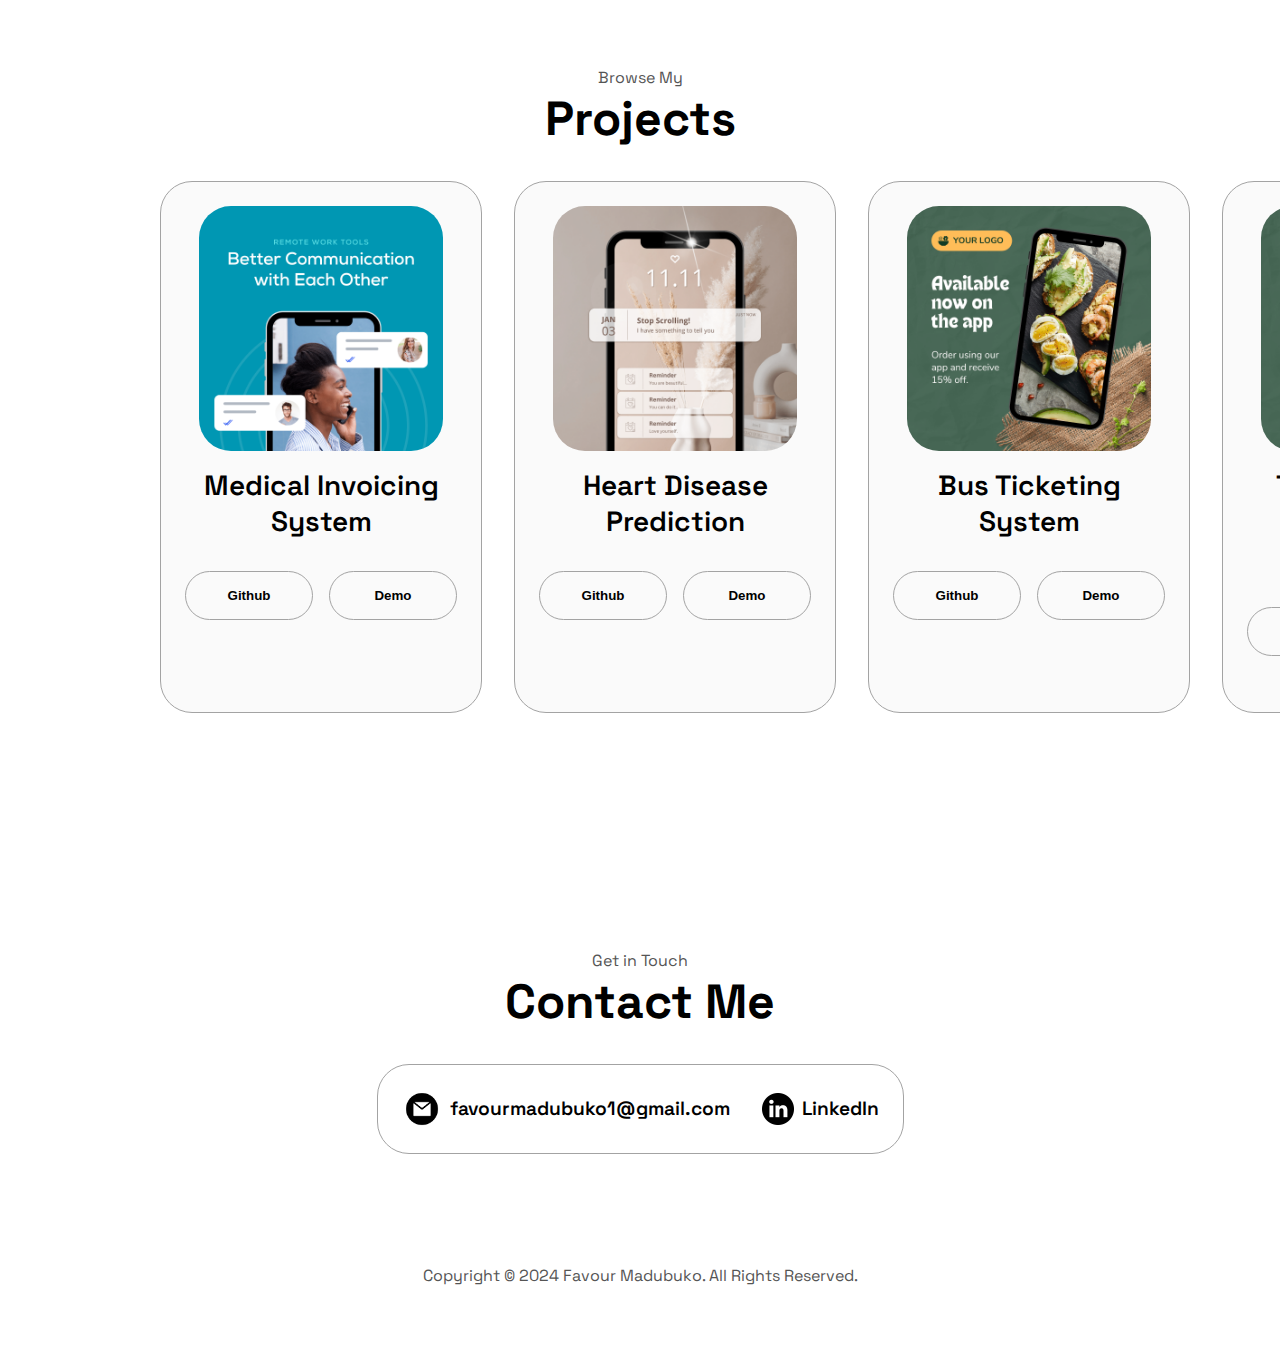
==== commit 05468953: "update portfolio" ====
--- a/index.html
+++ b/index.html
@@ -268,12 +268,6 @@
          
         </div>
       </div>
-      <img
-        src="./assets/arrow.png"
-        alt="Arrow icon"
-        class="icon arrow"
-        onclick="location.href='./#projects'"
-      />
       <div class="experience-details-container">
         <div class="about-containers">
           <div class="details-container">
